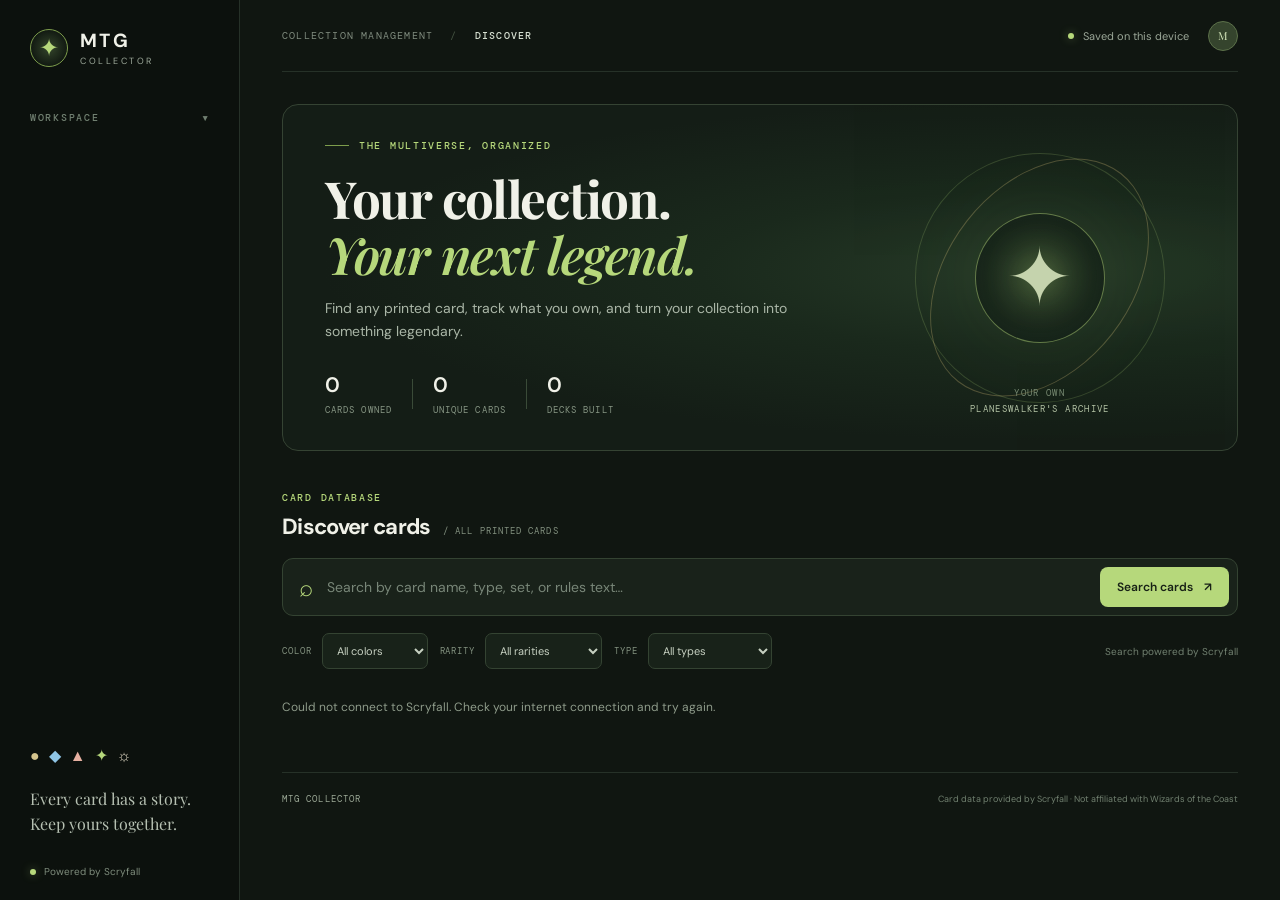
==== index.html @ 7d3f4bcb "Initial commit" ====
<!doctype html>
<html lang="en">
<head>
  <meta charset="utf-8">
  <meta name="viewport" content="width=device-width, initial-scale=1">
  <meta name="theme-color" content="#101611">
  <title>MTG Collector — Your collection, your next deck</title>
  <link rel="preconnect" href="https://api.scryfall.com">
  <link rel="stylesheet" href="styles.css">
  <script type="module" src="app.js"></script>
</head>
<body>
  <div class="app-shell">
    <aside class="sidebar">
      <a class="brand" href="#" aria-label="MTG Collector home">
        <span class="brand-mark">✦</span>
        <span><strong>MTG</strong><small>COLLECTOR</small></span>
      </a>
      <div class="workspace-menu">
        <button
          class="workspace-toggle"
          id="workspace-toggle"
          type="button"
          aria-expanded="false"
          aria-controls="main-nav"
        >
          <span>WORKSPACE</span>
          <span class="workspace-chevron" aria-hidden="true">▾</span>
        </button>
        <nav class="main-nav" id="main-nav" aria-label="Workspace navigation" hidden>
          <button class="nav-item" data-view="search"><span>⌕</span> Discover cards</button>
          <button class="nav-item" data-view="library"><span>▤</span> My library <b id="nav-library-count">0</b></button>
          <button class="nav-item" data-view="decks"><span>▦</span> Deck builder <b id="nav-deck-count">0</b></button>
        </nav>
      </div>
      <div class="sidebar-bottom">
        <div class="mana-orbit"><span>●</span><span>◆</span><span>▲</span><span>✦</span><span>☼</span></div>
        <p class="sidebar-note">Every card has a story.<br>Keep yours together.</p>
        <span class="api-note"><i></i> Powered by Scryfall</span>
      </div>
    </aside>

    <main class="main-content">
      <header class="topbar">
        <div class="mobile-brand"><span class="brand-mark">✦</span><strong>MTG COLLECTOR</strong></div>
        <div class="breadcrumb">COLLECTION MANAGEMENT <span>/</span> <b id="breadcrumb-current">DISCOVER</b></div>
        <div class="topbar-right"><span class="status-dot"></span><span>Saved on this device</span><div class="avatar">M</div></div>
      </header>

      <section class="view active" id="view-search">
        <div class="hero">
          <div class="hero-copy">
            <div class="eyebrow"><span class="eyebrow-line"></span> THE MULTIVERSE, ORGANIZED</div>
            <h1>Your collection.<br><em>Your next legend.</em></h1>
            <p>Find any printed card, track what you own, and turn your collection into something legendary.</p>
            <div class="hero-stats">
              <div><strong id="hero-card-count">0</strong><span>CARDS OWNED</span></div>
              <div class="stat-divider"></div>
              <div><strong id="hero-unique-count">0</strong><span>UNIQUE CARDS</span></div>
              <div class="stat-divider"></div>
              <div><strong id="hero-deck-count">0</strong><span>DECKS BUILT</span></div>
            </div>
          </div>
          <div class="hero-art" aria-hidden="true">
            <div class="art-ring ring-one"></div><div class="art-ring ring-two"></div>
            <div class="art-sigil">✦</div>
            <div class="art-caption">YOUR OWN<br><b>PLANESWALKER'S ARCHIVE</b></div>
          </div>
        </div>

        <div class="section-heading search-heading">
          <div><div class="eyebrow">CARD DATABASE</div><h2>Discover cards <span class="heading-count">/ ALL PRINTED CARDS</span></h2></div>
        </div>
        <form id="search-form" class="search-bar">
          <span class="search-icon">⌕</span>
          <input id="card-query" type="search" placeholder="Search by card name, type, set, or rules text…" autocomplete="off" aria-label="Search all Magic cards">
          <button class="btn btn-primary" type="submit">Search cards <span>↗</span></button>
        </form>
        <div class="filter-row">
          <label>COLOR
            <select id="search-color"><option value="">All colors</option><option value="W">White</option><option value="U">Blue</option><option value="B">Black</option><option value="R">Red</option><option value="G">Green</option><option value="C">Colorless</option></select>
          </label>
          <label>RARITY
            <select id="search-rarity"><option value="">All rarities</option><option value="common">Common</option><option value="uncommon">Uncommon</option><option value="rare">Rare</option><option value="mythic">Mythic</option></select>
          </label>
          <label>TYPE
            <select id="search-type"><option value="">All types</option><option value="creature">Creature</option><option value="instant">Instant</option><option value="sorcery">Sorcery</option><option value="artifact">Artifact</option><option value="enchantment">Enchantment</option><option value="planeswalker">Planeswalker</option><option value="land">Land</option></select>
          </label>
          <span class="filter-hint">Search powered by Scryfall</span>
        </div>
        <div id="search-message" class="message" role="status">Loading featured cards…</div>
        <div id="search-results" class="card-grid"></div>
      </section>

      <section class="view" id="view-library">
        <div class="page-intro">
          <div><div class="eyebrow">YOUR PERSONAL ARCHIVE</div><h1>My <em>library.</em></h1><p>Every card you own, all in one place.</p></div>
          <button class="btn btn-primary" id="browse-from-library">＋ Add cards</button>
        </div>
        <div class="library-summary">
          <div><span class="summary-icon">▤</span><div><strong id="library-total">0</strong><small>TOTAL CARDS</small></div></div>
          <div><span class="summary-icon">✦</span><div><strong id="library-unique">0</strong><small>UNIQUE PRINTINGS</small></div></div>
          <div><span class="summary-icon">▧</span><div><strong id="library-sets">0</strong><small>SETS REPRESENTED</small></div></div>
        </div>
        <div class="library-controls">
          <div class="mini-search"><span>⌕</span><input id="library-query" type="search" placeholder="Filter your library…"></div>
          <select id="library-color" aria-label="Filter library by color"><option value="">All colors</option><option value="W">White</option><option value="U">Blue</option><option value="B">Black</option><option value="R">Red</option><option value="G">Green</option><option value="C">Colorless</option></select>
          <select id="library-sort" aria-label="Sort library"><option value="name">Name A–Z</option><option value="quantity">Quantity: high to low</option><option value="set">Set name</option></select>
        </div>
        <div id="library-message" class="message">Your library is waiting for its first card. Search the database to get started.</div>
        <div id="library-grid" class="card-grid"></div>
      </section>

      <section class="view" id="view-decks">
        <div class="page-intro">
          <div><div class="eyebrow">FROM COLLECTION TO CREATION</div><h1>Deck <em>builder.</em></h1><p>Build sub-collections from the cards you already own.</p></div>
          <button class="btn btn-primary" id="new-deck-button">＋ Create a deck</button>
        </div>
        <div class="deck-callout"><div class="deck-callout-icon">✦</div><div><strong>Your cards. Your strategy.</strong><p>Decks are saved locally and draw from your library. Add cards to your collection first, then start brewing.</p></div></div>
        <div id="decks-list" class="decks-list"></div>
      </section>

      <footer><span>MTG COLLECTOR</span><span>Card data provided by Scryfall · Not affiliated with Wizards of the Coast</span></footer>
    </main>
  </div>

  <dialog id="deck-dialog" class="modal">
    <form id="deck-form" method="dialog">
      <div class="modal-top"><div><div class="eyebrow">NEW SUB-COLLECTION</div><h2>Create a deck</h2></div><button type="button" class="icon-button" id="close-deck-dialog" aria-label="Close">×</button></div>
      <label class="field-label" for="deck-name">Deck name</label>
      <input id="deck-name" class="text-field" maxlength="60" required placeholder="e.g. Selesnya Tokens">
      <label class="field-label" for="deck-format">Format</label>
      <select id="deck-format" class="text-field"><option>Casual</option><option>Commander</option><option>Standard</option><option>Modern</option><option>Legacy</option><option>Pioneer</option><option>Pauper</option></select>
      <label class="field-label" for="deck-description">Notes <span>(optional)</span></label>
      <textarea id="deck-description" class="text-field" rows="3" maxlength="240" placeholder="Theme, strategy, cards to look for…"></textarea>
      <div class="modal-actions"><button type="button" class="btn btn-quiet" id="cancel-deck">Cancel</button><button type="submit" class="btn btn-primary">Create deck ↗</button></div>
    </form>
  </dialog>
  <dialog id="delete-deck-dialog" class="modal confirmation-modal" aria-labelledby="delete-deck-title" aria-describedby="delete-deck-message">
    <div class="modal-top">
      <div>
        <div class="eyebrow">REMOVE SUB-COLLECTION</div>
        <h2 id="delete-deck-title">Delete this deck?</h2>
      </div>
      <button type="button" class="icon-button" id="close-delete-deck-dialog" aria-label="Close">×</button>
    </div>
    <p id="delete-deck-message" class="confirmation-message">
      This deck will be permanently removed. Its cards will remain in your library.
    </p>
    <div class="modal-actions">
      <button type="button" class="btn btn-quiet" id="cancel-delete-deck">Keep deck</button>
      <button type="button" class="btn btn-danger" id="confirm-delete-deck">Delete deck</button>
    </div>
  </dialog>
  <div id="toast" class="toast" role="status" aria-live="polite"></div>
</body>
</html>
---- styles.css ----
@import url('https://fonts.googleapis.com/css2?family=DM+Mono:wght@400;500&family=DM+Sans:wght@400;500;600;700&family=Playfair+Display:ital,wght@0,600;0,700;1,600;1,700&display=swap');
:root {
  --bg: #101611;
  --panel: #172019;
  --panel-2: #1c2820;
  --line: #2b392d;
  --text: #f0f1e8;
  --muted: #9da99a;
  --green: #b6d87b;
  --green-dark: #7d9d4c;
  --gold: #d9bd78;
  --red: #d98779;
  --radius: 14px
}

* {
  box-sizing: border-box
}

body {
  margin: 0;
  background: var(--bg);
  color: var(--text);
  font-family: 'DM Sans',sans-serif;
  font-size: 14px
}

button,input,select,textarea {
  font: inherit
}

button {
  cursor: pointer
}

button:focus-visible,input:focus-visible,select:focus-visible,textarea:focus-visible {
  outline: 2px solid var(--green);
  outline-offset: 3px
}

.app-shell {
  min-height: 100vh;
  display: flex
}

.sidebar {
  width: 240px;
  flex-shrink: 0;
  background: #0c110d;
  border-right: 1px solid #263128;
  padding: 28px 18px 22px;
  display: flex;
  flex-direction: column;
  min-height: 100vh;
  position: sticky;
  top: 0;
  height: 100vh
}

.brand {
  display: flex;
  gap: 12px;
  align-items: center;
  text-decoration: none;
  color: var(--text);
  padding: 0 12px 42px
}

.brand-mark {
  display: grid;
  place-items: center;
  width: 38px;
  height: 38px;
  border: 1px solid var(--green-dark);
  color: var(--green);
  font-size: 24px;
  border-radius: 50%;
  background: radial-gradient(circle,#34452b,#121a12 70%)
}

.brand strong {
  font-size: 19px;
  letter-spacing: .13em;
  display: block
}

.brand small {
  font-size: 9px;
  letter-spacing: .28em;
  color: var(--muted);
  display: block;
  margin-top: 2px
}

.sidebar-label,.eyebrow {
  font-family: 'DM Mono',monospace;
  font-size: 10px;
  letter-spacing: .17em;
  color: var(--green);
  font-weight: 500
}

.sidebar-label {
  color: #718071;
  padding: 0 12px 12px
}

.workspace-menu {
  position: relative
}

.workspace-toggle {
  width: 100%;
  display: flex;
  align-items: center;
  justify-content: space-between;
  padding: 0 12px 12px;
  border: 0;
  background: transparent;
  color: #718071;
  font-family: 'DM Mono',monospace;
  font-size: 10px;
  font-weight: 500;
  letter-spacing: .17em;
  text-align: left
}

.workspace-toggle:hover,
.workspace-toggle[aria-expanded="true"] {
  color: var(--green)
}

.workspace-chevron {
  font-size: 13px;
  letter-spacing: 0;
  transition: transform .2s
}

.workspace-toggle[aria-expanded="true"] .workspace-chevron {
  transform: rotate(180deg)
}

.main-nav {
  position: absolute;
  top: 100%;
  left: 0;
  z-index: 5;
  min-width: 100%;
  padding: 8px;
  border: 1px solid #344332;
  border-radius: 10px;
  background: #111912;
  box-shadow: 0 12px 28px #0006;
  display: grid;
  gap: 7px
}

.main-nav[hidden] {
  display: none
}

.nav-item {
  border: 0;
  background: transparent;
  color: #aab5a7;
  text-align: left;
  padding: 13px 12px;
  border-radius: 9px;
  display: flex;
  align-items: center;
  gap: 12px;
  transition: .2s
}

.nav-item>span {
  font-size: 22px;
  width: 20px;
  text-align: center
}

.nav-item b {
  margin-left: auto;
  font-size: 11px;
  font-weight: 500;
  background: #263327;
  color: #c2cfbd;
  padding: 3px 7px;
  border-radius: 6px
}

.nav-item:hover,.nav-item.active {
  background: #1d2b1e;
  color: var(--green)
}

.sidebar-bottom {
  margin-top: auto;
  padding: 0 12px
}

.mana-orbit {
  display: flex;
  gap: 9px;
  margin-bottom: 20px;
  color: #d5c58e;
  font-size: 16px
}

.mana-orbit span:nth-child(2) {
  color: #8fc5e5
}

.mana-orbit span:nth-child(3) {
  color: #e7b0a1
}

.mana-orbit span:nth-child(4) {
  color: #b5d77c
}

.mana-orbit span:nth-child(5) {
  color: #e6dfca
}

.sidebar-note {
  font-family: 'Playfair Display',serif;
  font-size: 16px;
  line-height: 1.6;
  color: #b6c0b2
}

.api-note {
  display: flex;
  align-items: center;
  gap: 8px;
  font-size: 10px;
  color: #7f8d7d;
  margin-top: 28px
}

.api-note i,.status-dot {
  width: 6px;
  height: 6px;
  border-radius: 50%;
  background: var(--green);
  display: inline-block;
  box-shadow: 0 0 10px #b6d87b66
}

.main-content {
  min-width: 0;
  flex: 1;
  padding: 0 42px;
  max-width: 1800px;
  margin: 0 auto
}

.topbar {
  height: 72px;
  border-bottom: 1px solid #263128;
  display: flex;
  align-items: center;
  justify-content: space-between;
  gap: 20px
}

.breadcrumb {
  font-family: 'DM Mono',monospace;
  font-size: 10px;
  letter-spacing: .12em;
  color: #7f8b7e
}

.breadcrumb span {
  color: #445342;
  margin: 0 10px
}

.breadcrumb b {
  color: #d6dfd1;
  font-weight: 500
}

.topbar-right {
  display: flex;
  align-items: center;
  gap: 9px;
  color: #9ba798;
  font-size: 11px
}

.avatar {
  margin-left: 10px;
  width: 30px;
  height: 30px;
  display: grid;
  place-items: center;
  background: #35442d;
  border: 1px solid #5c714a;
  border-radius: 50%;
  color: #d7e9bd;
  font-family: 'Playfair Display',serif
}

.mobile-brand {
  display: none
}

.view {
  display: none;
  animation: fadeIn .25s ease
}

.view.active {
  display: block
}

@keyframes fadeIn {
  from {
    opacity: .4;
    transform: translateY(4px)
  }

  to {
    opacity: 1;
    transform: none
  }

}

.hero {
  margin: 32px 0 40px;
  min-height: 286px;
  border: 1px solid #354333;
  border-radius: 16px;
  overflow: hidden;
  position: relative;
  display: flex;
  align-items: center;
  padding: 34px 42px;
  background: radial-gradient(ellipse at 80% 48%,#263a27 0,#1a291c 32%,#141d16 67%)
}

.hero-copy {
  position: relative;
  z-index: 2;
  max-width: 590px
}

.eyebrow {
  display: flex;
  align-items: center;
  gap: 10px
}

.eyebrow-line {
  display: inline-block;
  width: 24px;
  height: 1px;
  background: var(--green-dark)
}

h1,h2,p {
  margin-top: 0
}

.hero h1,.page-intro h1 {
  font-family: 'Playfair Display',serif;
  font-size: clamp(34px,4vw,53px);
  line-height: 1.1;
  letter-spacing: -.025em;
  margin: 18px 0 14px
}

.hero h1 em,.page-intro h1 em {
  color: var(--green);
  font-weight: 600
}

.hero-copy>p,.page-intro p {
  color: #aab6a7;
  line-height: 1.7;
  max-width: 500px;
  margin-bottom: 27px
}

.hero-stats {
  display: flex;
  align-items: center;
  gap: 20px
}

.hero-stats div:not(.stat-divider) {
  display: grid;
  gap: 5px
}

.hero-stats strong {
  font-size: 21px;
  font-weight: 600
}

.hero-stats span {
  font-family: 'DM Mono',monospace;
  font-size: 9px;
  letter-spacing: .12em;
  color: #879684
}

.stat-divider {
  width: 1px;
  height: 30px;
  background: #3a4b38
}

.hero-art {
  position: absolute;
  right: 6%;
  top: 50%;
  transform: translateY(-50%);
  width: 280px;
  height: 280px;
  display: grid;
  place-items: center;
  opacity: .9
}

.art-ring {
  position: absolute;
  border: 1px solid #7f9c5c55;
  border-radius: 50%;
  transform: rotate(-25deg)
}

.ring-one {
  width: 250px;
  height: 250px
}

.ring-two {
  width: 185px;
  height: 265px;
  border-color: #d4bd7855;
  transform: rotate(38deg)
}

.art-sigil {
  width: 130px;
  height: 130px;
  border: 1px solid #b6d87b88;
  border-radius: 50%;
  display: grid;
  place-items: center;
  font-size: 80px;
  color: #d8e5bd;
  text-shadow: 0 0 35px #b6d87b88;
  background: radial-gradient(circle,#51653a44,#162319 72%);
  box-shadow: 0 0 80px #9ac46a18
}

.art-caption {
  position: absolute;
  bottom: 0;
  text-align: center;
  font-family: 'DM Mono',monospace;
  font-size: 9px;
  letter-spacing: .15em;
  line-height: 1.8;
  color: #82957c
}

.art-caption b {
  color: #c4d4b4;
  font-weight: 400
}

.section-heading {
  display: flex;
  justify-content: space-between;
  align-items: end;
  margin-bottom: 17px
}

.section-heading h2 {
  font-size: 22px;
  margin: 8px 0 0;
  letter-spacing: -.03em
}

.heading-count {
  font-family: 'DM Mono',monospace;
  font-size: 9px;
  letter-spacing: .12em;
  color: #82907f;
  font-weight: 400;
  margin-left: 8px
}

.search-bar {
  display: flex;
  align-items: center;
  gap: 14px;
  background: #19221a;
  border: 1px solid #344332;
  border-radius: 11px;
  padding: 8px 8px 8px 16px
}

.search-icon {
  font-size: 24px;
  color: var(--green)
}

.search-bar input,.mini-search input {
  flex: 1;
  min-width: 0;
  background: transparent;
  border: 0;
  outline: 0;
  color: var(--text);
  padding: 10px 0
}

.search-bar input::placeholder,.mini-search input::placeholder {
  color: #788678
}

.btn {
  border: 1px solid transparent;
  border-radius: 8px;
  padding: 11px 16px;
  font-weight: 600;
  font-size: 12px;
  transition: transform .18s,background .18s
}

.btn:hover {
  transform: translateY(-1px)
}

.btn-primary {
  background: var(--green);
  color: #182116
}

.btn-primary:hover {
  background: #c7e794
}

.btn-primary span {
  margin-left: 8px
}

.btn-quiet {
  background: transparent;
  border-color: #354434;
  color: #bdc9b7
}

.filter-row {
  display: flex;
  gap: 12px;
  align-items: center;
  padding: 17px 0 4px
}

.filter-row label {
  display: flex;
  align-items: center;
  gap: 10px;
  font-family: 'DM Mono',monospace;
  font-size: 9px;
  letter-spacing: .1em;
  color: #82917f
}

.filter-row select,.library-controls select {
  background: #182219;
  border: 1px solid #344332;
  border-radius: 7px;
  color: #c6d0c1;
  padding: 9px 26px 9px 10px;
  font-family: 'DM Sans',sans-serif;
  font-size: 11px;
  max-width: 180px
}

.filter-hint {
  margin-left: auto;
  color: #718070;
  font-size: 10px
}

.message {
  padding: 25px 0;
  color: #8e9b8a;
  font-size: 12px;
  line-height: 1.6
}

.card-grid {
  display: grid;
  grid-template-columns: repeat(5,minmax(0,1fr));
  gap: 20px 16px;
  padding-bottom: 30px
}

.card-result {
  min-width: 0;
  position: relative
}

.card-image-wrap {
  position: relative;
  border-radius: 10px;
  overflow: hidden;
  background: #1b271d;
  border: 1px solid #344332;
  aspect-ratio: 5/7;
  box-shadow: 0 8px 18px #0002;
  transition: transform .2s,border-color .2s
}

.card-result:hover .card-image-wrap {
  transform: translateY(-3px);
  border-color: #819d5d
}

.card-image {
  display: block;
  width: 100%;
  height: 100%;
  object-fit: cover
}

.card-placeholder {
  height: 100%;
  padding: 16px;
  display: flex;
  flex-direction: column;
  justify-content: space-between;
  background: radial-gradient(circle at 50% 35%,#536746,#1b281d 70%);
  font-family: 'Playfair Display',serif;
  text-align: center
}

.card-placeholder strong {
  font-size: 17px
}

.card-placeholder span {
  font-family: 'DM Mono',monospace;
  font-size: 9px;
  color: #b6c9a8
}

.card-result-info {
  padding: 10px 2px 0
}

.card-title {
  font-size: 12px;
  font-weight: 600;
  line-height: 1.4;
  white-space: nowrap;
  overflow: hidden;
  text-overflow: ellipsis
}

.card-meta {
  font-size: 10px;
  color: #8c9a87;
  margin-top: 5px;
  white-space: nowrap;
  overflow: hidden;
  text-overflow: ellipsis
}

.card-actions {
  display: flex;
  gap: 6px;
  margin-top: 9px
}

.qty-button,.add-button,.remove-button {
  border: 1px solid #40523b;
  background: #233123;
  color: #c9d8bb;
  border-radius: 6px;
  padding: 7px 8px;
  font-size: 10px
}

.add-button {
  flex: 1;
  background: #b6d87b;
  color: #192116;
  border-color: #b6d87b;
  font-weight: 700
}

.add-button:hover {
  background: #c9e99b
}

.qty-button:hover,.remove-button:hover {
  border-color: var(--green);
  color: var(--green)
}

.owned-pill {
  position: absolute;
  top: 8px;
  left: 8px;
  background: #101710e8;
  border: 1px solid #66854d;
  color: #d2e6b5;
  border-radius: 5px;
  padding: 4px 6px;
  font-family: 'DM Mono',monospace;
  font-size: 9px;
  z-index: 1
}

.page-intro {
  display: flex;
  justify-content: space-between;
  align-items: center;
  padding: 40px 0 26px
}

.page-intro h1 {
  font-size: 44px;
  margin: 12px 0 8px
}

.page-intro p {
  margin: 0
}

.library-summary {
  display: grid;
  grid-template-columns: repeat(3,1fr);
  border: 1px solid #2e3c2e;
  background: #151e16;
  border-radius: 12px;
  margin-bottom: 24px
}

.library-summary>div {
  display: flex;
  align-items: center;
  gap: 15px;
  padding: 20px 24px;
  border-right: 1px solid #2e3c2e
}

.library-summary>div:last-child {
  border: 0
}

.summary-icon {
  display: grid;
  place-items: center;
  width: 40px;
  height: 40px;
  background: #263426;
  color: var(--green);
  font-size: 22px;
  border-radius: 9px
}

.library-summary strong {
  display: block;
  font-size: 22px
}

.library-summary small {
  display: block;
  font-family: 'DM Mono',monospace;
  font-size: 9px;
  letter-spacing: .1em;
  color: #899687;
  margin-top: 5px
}

.library-controls {
  display: flex;
  gap: 10px;
  align-items: center
}

.mini-search {
  display: flex;
  align-items: center;
  gap: 10px;
  flex: 1;
  border: 1px solid #354333;
  border-radius: 8px;
  background: #182219;
  padding: 0 12px;
  color: var(--green);
  font-size: 21px
}

.mini-search input {
  padding: 11px 0;
  font-size: 12px
}

.library-controls select {
  max-width: none
}

.empty-state {
  border: 1px dashed #3c4c38;
  border-radius: 12px;
  padding: 35px 20px;
  text-align: center;
  color: #8c9a87
}

.empty-state strong {
  display: block;
  color: #d8e2d1;
  font-family: 'Playfair Display',serif;
  font-size: 22px;
  margin-bottom: 8px
}

.deck-callout {
  display: flex;
  align-items: center;
  gap: 17px;
  padding: 18px 22px;
  background: #1b281b;
  border: 1px solid #334531;
  border-radius: 12px;
  margin-bottom: 28px
}

.deck-callout-icon {
  width: 44px;
  height: 44px;
  display: grid;
  place-items: center;
  background: #2a3c26;
  border-radius: 50%;
  font-size: 24px;
  color: var(--green)
}

.deck-callout strong {
  font-size: 13px
}

.deck-callout p {
  font-size: 11px;
  color: #9eac99;
  margin: 6px 0 0;
  line-height: 1.6
}

.decks-list {
  display: grid;
  grid-template-columns: repeat(2,minmax(0,1fr));
  gap: 16px
}

.deck-card {
  background: #172119;
  border: 1px solid #30402f;
  border-radius: 12px;
  padding: 20px
}

.deck-card-top {
  display: flex;
  justify-content: space-between;
  gap: 10px
}

.deck-format {
  font-family: 'DM Mono',monospace;
  color: var(--green);
  font-size: 9px;
  letter-spacing: .13em
}

.deck-card h3 {
  font-family: 'Playfair Display',serif;
  font-size: 22px;
  margin: 9px 0
}

.deck-card p {
  color: #8e9c89;
  font-size: 11px;
  line-height: 1.6
}

.deck-card-stats {
  display: flex;
  gap: 20px;
  border-top: 1px solid #2d3b2c;
  padding-top: 14px;
  margin-top: 15px;
  color: #92a18d;
  font-size: 10px
}

.deck-card-stats strong {
  color: #e5eadf;
  font-size: 13px;
  display: block;
  margin-bottom: 4px
}

.deck-card-actions {
  display: flex;
  gap: 8px;
  margin-top: 16px
}

.deck-card-actions .btn {
  padding: 8px 11px
}

.deck-card-actions select {
  min-width: 0;
  flex: 1;
  background: #182219;
  border: 1px solid #344332;
  border-radius: 7px;
  color: #c6d0c1;
  padding: 8px;
  font-size: 11px
}

.deck-cards {
  margin-top: 14px;
  border-top: 1px solid #2d3b2c;
  padding-top: 10px
}

.deck-card-line {
  display: flex;
  justify-content: space-between;
  align-items: center;
  padding: 7px 0;
  color: #bfcbb8;
  font-size: 11px
}

.deck-card-line button {
  border: 0;
  background: transparent;
  color: #d98779;
  font-size: 16px
}

.modal {
  background: #172119;
  color: var(--text);
  border: 1px solid #43543d;
  border-radius: 14px;
  padding: 25px;
  width: min(470px,calc(100% - 30px));
  box-shadow: 0 24px 100px #0009
}

.modal::backdrop {
  background: #050805c9;
  backdrop-filter: blur(4px)
}

.modal-top {
  display: flex;
  align-items: start;
  justify-content: space-between;
  margin-bottom: 24px
}

.modal h2 {
  font-family: 'Playfair Display',serif;
  font-size: 29px;
  margin: 8px 0 0
}

.icon-button {
  border: 1px solid #354434;
  background: transparent;
  color: #c6d1c0;
  border-radius: 7px;
  width: 32px;
  height: 32px;
  font-size: 22px
}

.field-label {
  display: block;
  font-size: 11px;
  color: #b4c0ae;
  margin: 17px 0 8px
}

.field-label span {
  color: #778675
}

.text-field {
  width: 100%;
  background: #101811;
  border: 1px solid #394a35;
  border-radius: 7px;
  padding: 11px 12px;
  color: #e9eee4;
  resize: vertical
}

.modal-actions {
  display: flex;
  justify-content: flex-end;
  gap: 9px;
  margin-top: 24px
}

.confirmation-modal {
  width: min(430px,calc(100% - 30px))
}

.confirmation-modal .modal-top {
  margin-bottom: 16px
}

.confirmation-message {
  margin: 0;
  color: #aab6a7;
  font-size: 13px;
  line-height: 1.7
}

.btn-danger {
  background: #8f463e;
  color: #fff0ec;
  border-color: #a85b50
}

.btn-danger:hover {
  background: #a45147
}

.toast {
  position: fixed;
  bottom: 24px;
  right: 24px;
  z-index: 10;
  max-width: min(380px,calc(100% - 48px));
  background: #d4e9b5;
  color: #1c2918;
  padding: 13px 17px;
  border-radius: 9px;
  font-size: 12px;
  font-weight: 600;
  box-shadow: 0 10px 30px #0004;
  opacity: 0;
  transform: translateY(10px);
  pointer-events: none;
  transition: .22s
}

.toast.show {
  opacity: 1;
  transform: none
}

footer {
  display: flex;
  justify-content: space-between;
  gap: 16px;
  border-top: 1px solid #263128;
  padding: 20px 0 25px;
  color: #718070;
  font-size: 9px
}

footer span:first-child {
  font-family: 'DM Mono',monospace;
  letter-spacing: .12em;
  color: #9ca997
}

@media(max-width:1250px) {
  .main-content {
    padding: 0 28px
  }

  .sidebar {
    width: 215px
  }

  .card-grid {
    grid-template-columns: repeat(4,minmax(0,1fr))
  }

  .hero-art {
    right: 1%;
    opacity: .6
  }

}

@media(max-width:900px) {
  .sidebar {
    width: 190px;
    padding-inline: 12px
  }

  .main-content {
    padding: 0 20px
  }

  .hero {
    padding: 28px
  }

  .hero-art {
    right: -45px;
    opacity: .28
  }

  .card-grid {
    grid-template-columns: repeat(3,minmax(0,1fr))
  }

  .filter-row {
    flex-wrap: wrap
  }

  .filter-hint {
    display: none
  }

}

@media(max-width:650px) {
  .app-shell {
    display: block
  }

  .sidebar {
    position: static;
    width: 100%;
    height: auto;
    min-height: 0;
    padding: 12px 15px;
    border-right: 0;
    border-bottom: 1px solid #263128
  }

  .brand {
    display: none
  }

  .sidebar-bottom {
    display: none
  }

  .workspace-toggle {
    padding: 5px 4px;
    font-size: 9px
  }

  .main-nav {
    position: static;
    width: 100%;
    margin-top: 7px;
    padding: 6px;
    display: flex;
    flex-direction: column;
    gap: 4px
  }

  .nav-item {
    white-space: nowrap;
    padding: 10px 11px;
    font-size: 11px;
    gap: 7px
  }

  .nav-item>span {
    font-size: 17px;
    width: auto
  }

  .nav-item b {
    padding: 2px 5px
  }

  .main-content {
    padding: 0 15px
  }

  .topbar {
    height: 55px
  }

  .breadcrumb {
    font-size: 8px
  }

  .topbar-right {
    font-size: 0;
    gap: 0
  }

  .topbar-right .avatar {
    font-size: 12px;
    margin-left: 5px
  }

  .status-dot {
    margin-right: 8px
  }

  .hero {
    margin: 18px 0 30px;
    padding: 25px 22px;
    min-height: 310px
  }

  .hero-art {
    right: -95px;
    top: 56%;
    opacity: .2
  }

  .hero h1 {
    font-size: 38px
  }

  .hero-copy>p {
    font-size: 12px
  }

  .hero-stats {
    gap: 12px
  }

  .hero-stats strong {
    font-size: 18px
  }

  .hero-stats span {
    font-size: 7px
  }

  .section-heading h2 {
    font-size: 19px
  }

  .heading-count {
    display: block;
    margin: 5px 0 0
  }

  .search-bar {
    gap: 8px;
    padding-left: 10px
  }

  .search-bar input {
    font-size: 11px
  }

  .search-bar .btn {
    padding: 10px;
    font-size: 10px
  }

  .filter-row {
    gap: 7px
  }

  .filter-row label {
    display: grid;
    gap: 5px;
    font-size: 8px;
    flex: 1
  }

  .filter-row select {
    max-width: none;
    width: 100%;
    padding: 8px 5px;
    font-size: 10px
  }

  .card-grid {
    grid-template-columns: repeat(2,minmax(0,1fr));
    gap: 16px 12px
  }

  .page-intro {
    padding: 28px 0 20px;
    align-items: flex-start;
    gap: 12px
  }

  .page-intro h1 {
    font-size: 37px
  }

  .page-intro p {
    font-size: 11px
  }

  .page-intro .btn {
    padding: 10px;
    font-size: 10px;
    white-space: nowrap;
    margin-top: 15px
  }

  .library-summary>div {
    padding: 12px 9px;
    gap: 8px
  }

  .summary-icon {
    width: 29px;
    height: 29px;
    font-size: 16px
  }

  .library-summary strong {
    font-size: 17px
  }

  .library-summary small {
    font-size: 7px;
    letter-spacing: 0
  }

  .library-controls {
    flex-wrap: wrap
  }

  .mini-search {
    flex-basis: 100%
  }

  .library-controls select {
    flex: 1
  }

  .decks-list {
    grid-template-columns: 1fr
  }

  .deck-callout {
    padding: 14px
  }

  .deck-callout p {
    font-size: 10px
  }

  footer {
    flex-direction: column;
    gap: 7px
  }

  .breadcrumb {
    letter-spacing: .03em
  }

  .hero-stats .stat-divider {
    height: 24px
  }

}
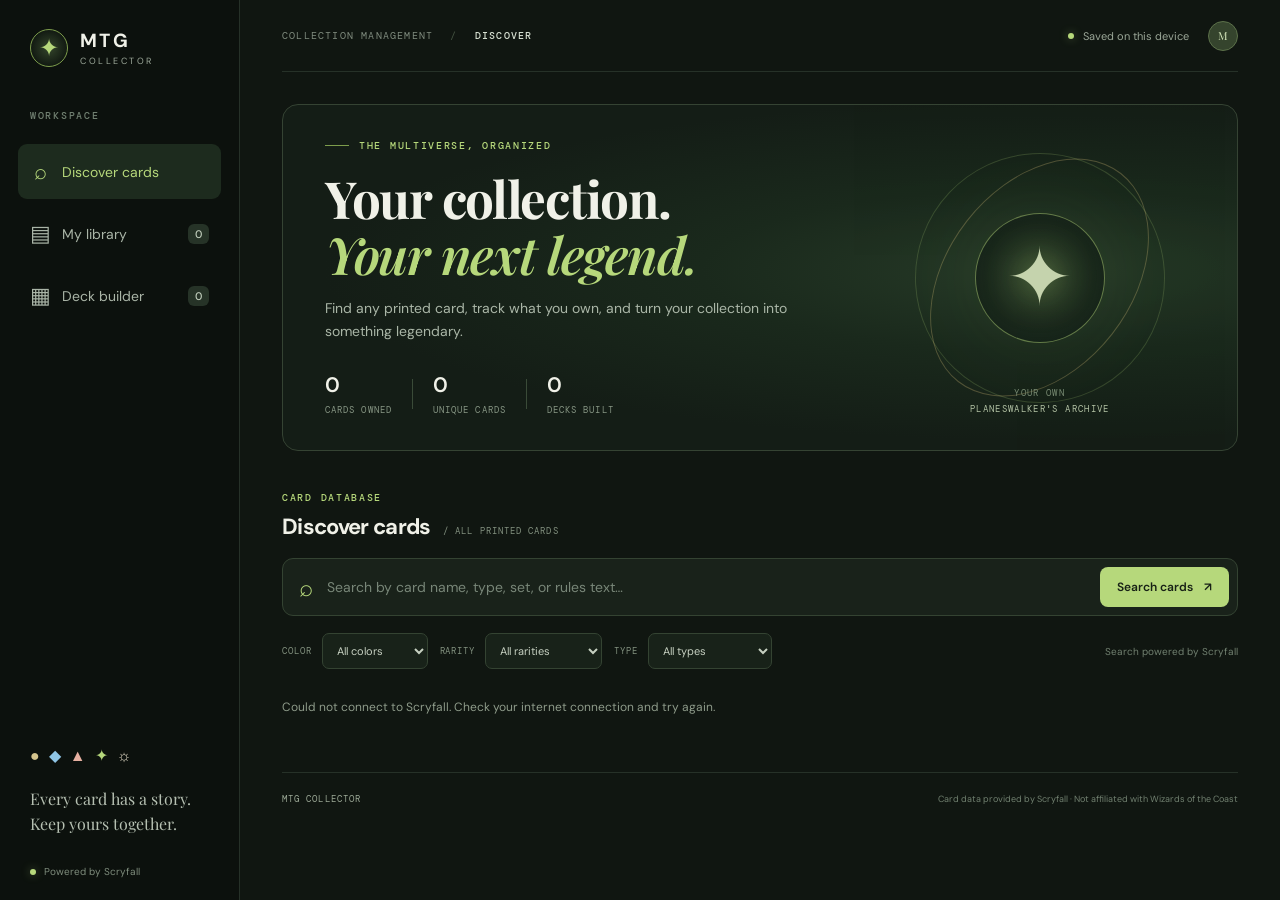
==== commit 5a66433c: "Added discover page" ====
--- a/index.html
+++ b/index.html
@@ -17,17 +17,8 @@
         <span><strong>MTG</strong><small>COLLECTOR</small></span>
       </a>
       <div class="workspace-menu">
-        <button
-          class="workspace-toggle"
-          id="workspace-toggle"
-          type="button"
-          aria-expanded="false"
-          aria-controls="main-nav"
-        >
-          <span>WORKSPACE</span>
-          <span class="workspace-chevron" aria-hidden="true">▾</span>
-        </button>
-        <nav class="main-nav" id="main-nav" aria-label="Workspace navigation" hidden>
+        <p class="sidebar-label">WORKSPACE</p>
+        <nav class="main-nav" id="main-nav" aria-label="Workspace navigation">
           <button class="nav-item" data-view="search"><span>⌕</span> Discover cards</button>
           <button class="nav-item" data-view="library"><span>▤</span> My library <b id="nav-library-count">0</b></button>
           <button class="nav-item" data-view="decks"><span>▦</span> Deck builder <b id="nav-deck-count">0</b></button>
--- a/styles.css
+++ b/styles.css
@@ -109,54 +109,9 @@
   position: relative
 }
 
-.workspace-toggle {
-  width: 100%;
-  display: flex;
-  align-items: center;
-  justify-content: space-between;
-  padding: 0 12px 12px;
-  border: 0;
-  background: transparent;
-  color: #718071;
-  font-family: 'DM Mono',monospace;
-  font-size: 10px;
-  font-weight: 500;
-  letter-spacing: .17em;
-  text-align: left
-}
-
-.workspace-toggle:hover,
-.workspace-toggle[aria-expanded="true"] {
-  color: var(--green)
-}
-
-.workspace-chevron {
-  font-size: 13px;
-  letter-spacing: 0;
-  transition: transform .2s
-}
-
-.workspace-toggle[aria-expanded="true"] .workspace-chevron {
-  transform: rotate(180deg)
-}
-
 .main-nav {
-  position: absolute;
-  top: 100%;
-  left: 0;
-  z-index: 5;
-  min-width: 100%;
-  padding: 8px;
-  border: 1px solid #344332;
-  border-radius: 10px;
-  background: #111912;
-  box-shadow: 0 12px 28px #0006;
   display: grid;
   gap: 7px
-}
-
-.main-nav[hidden] {
-  display: none
 }
 
 .nav-item {
@@ -1166,24 +1121,17 @@
     display: none
   }
 
-  .workspace-toggle {
-    padding: 5px 4px;
-    font-size: 9px
-  }
-
   .main-nav {
-    position: static;
     width: 100%;
-    margin-top: 7px;
-    padding: 6px;
-    display: flex;
-    flex-direction: column;
+    display: grid;
+    grid-template-columns: repeat(3,minmax(0,1fr));
     gap: 4px
   }
 
   .nav-item {
-    white-space: nowrap;
-    padding: 10px 11px;
+    justify-content: center;
+    white-space: normal;
+    padding: 10px 8px;
     font-size: 11px;
     gap: 7px
   }
